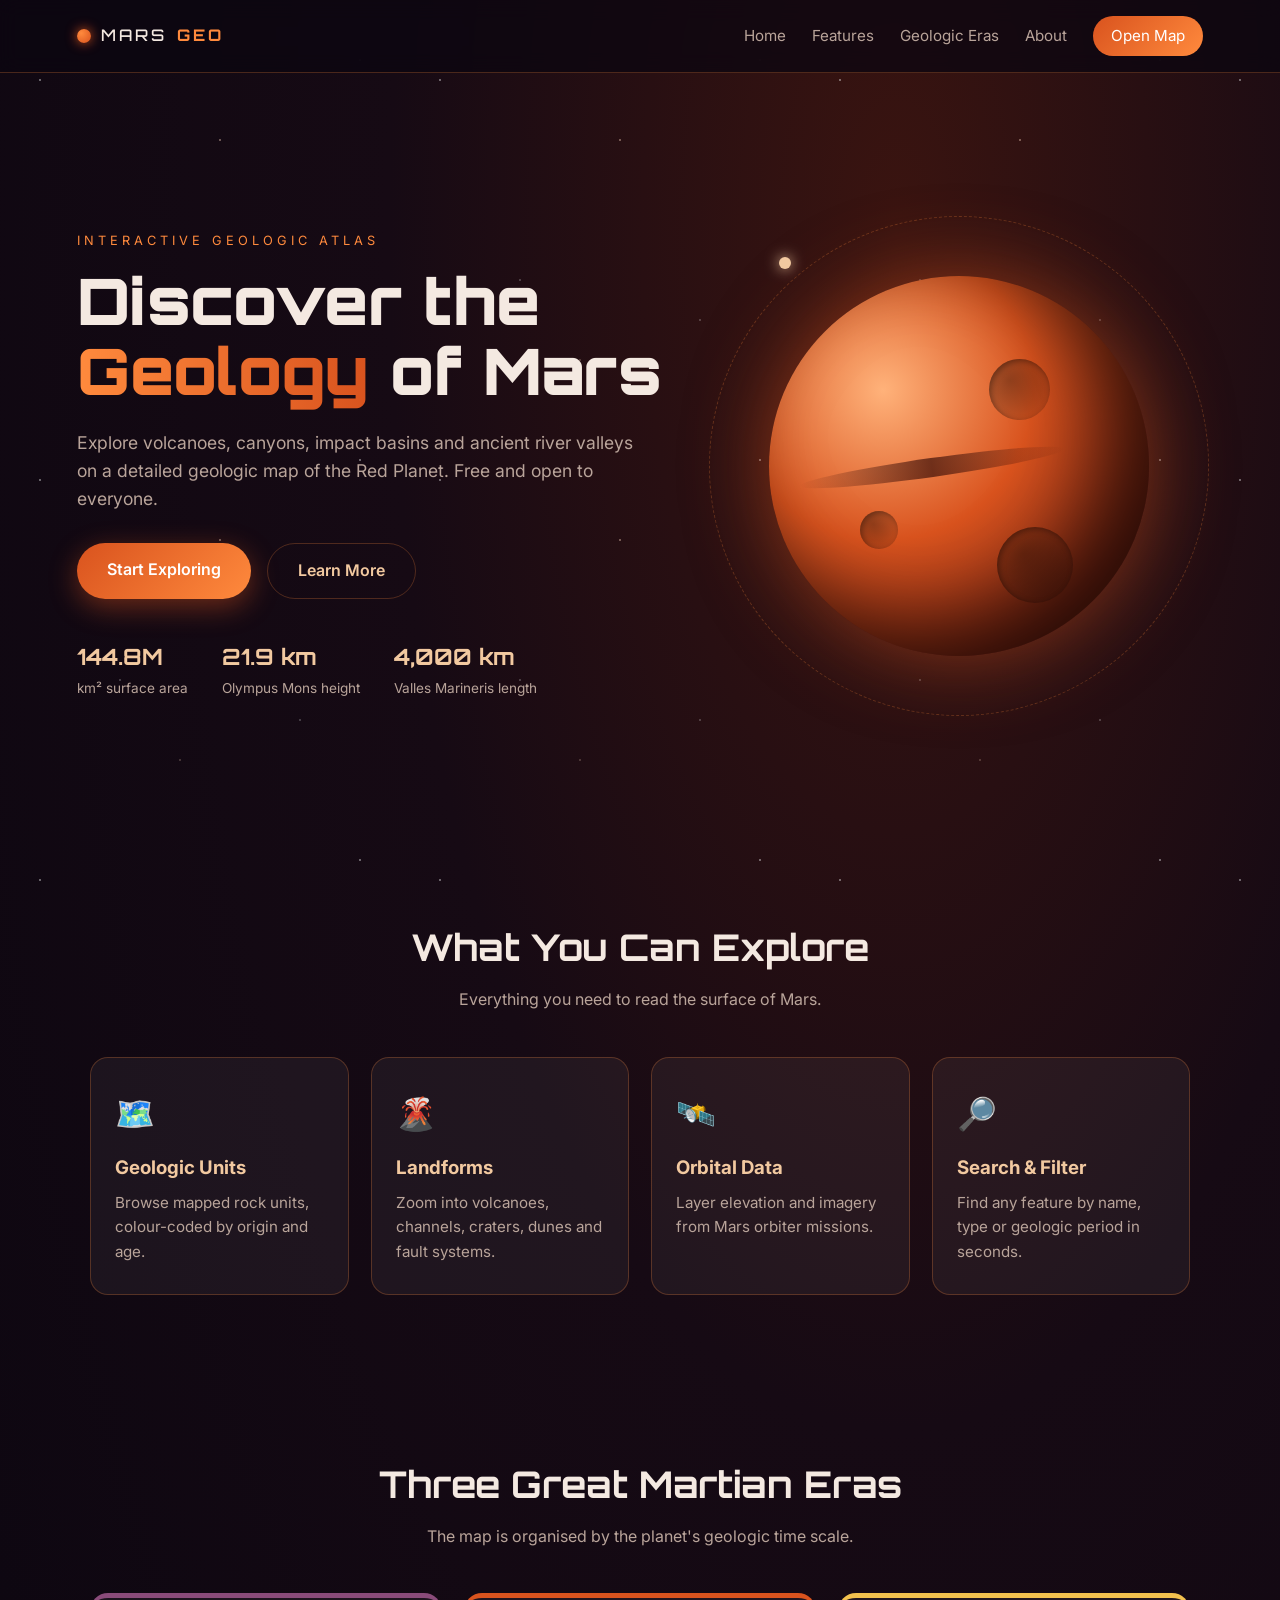
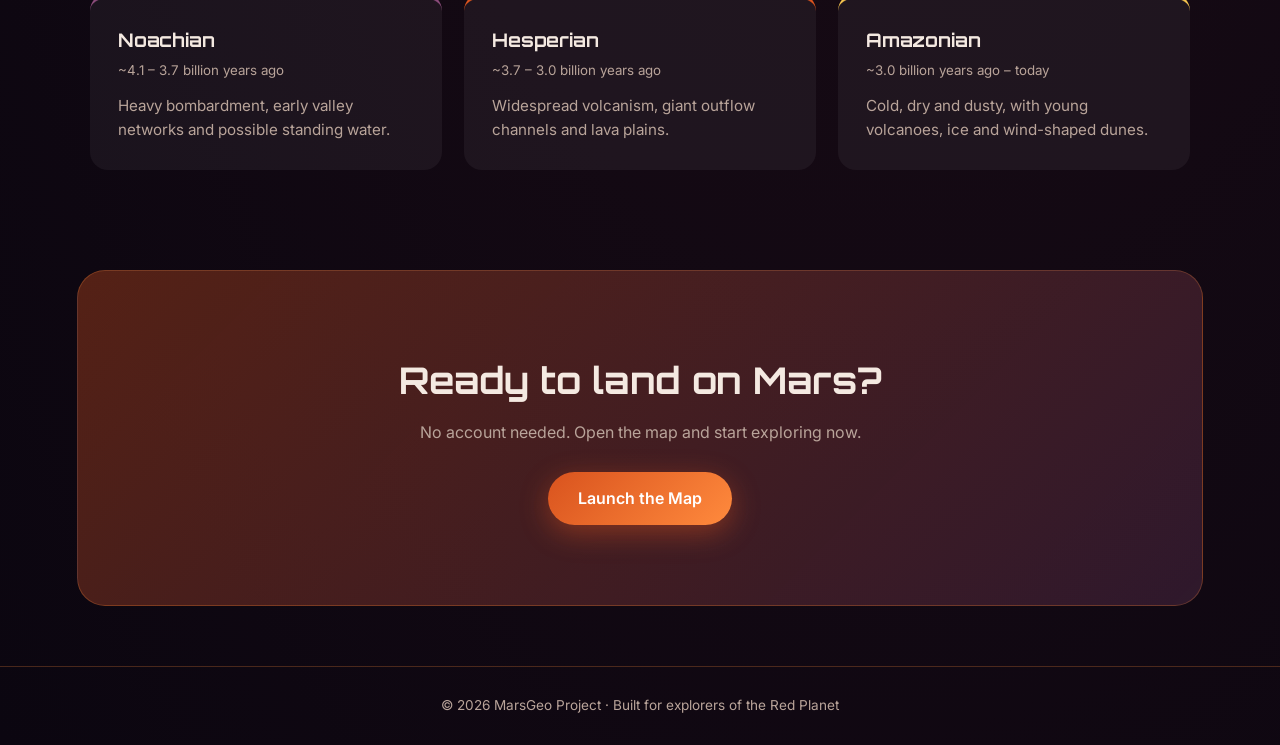
==== index.html @ 04463281 "First version of Martian Map" ====
<!DOCTYPE html>
<html lang="en">
<head>
  <meta charset="UTF-8">
  <meta name="viewport" content="width=device-width, initial-scale=1">
  <title>Mars Geologic Map | Explore the Red Planet</title>
  <meta name="description" content="An interactive geologic map of Mars: explore volcanoes, canyons, craters and ancient terrains.">
  <link rel="preconnect" href="https://fonts.googleapis.com">
  <link rel="preconnect" href="https://fonts.gstatic.com" crossorigin>
  <link href="https://fonts.googleapis.com/css2?family=Orbitron:wght@500;700;900&family=Inter:wght@300;400;600&display=swap" rel="stylesheet">
  <link rel="stylesheet" href="style.css">
</head>
<body>
  <div class="stars"></div>

  <header class="navbar">
    <a href="#home" class="logo"><span class="logo-dot"></span>MARS<strong>GEO</strong></a>
    <nav>
      <a href="#home">Home</a>
      <a href="#features">Features</a>
      <a href="#eras">Geologic Eras</a>
      <a href="#about">About</a>
      <a href="map.html" class="nav-btn">Open Map</a>
    </nav>
  </header>

  <main>
    <!-- HERO -->
    <section class="hero" id="home">
      <div class="hero-text">
        <p class="eyebrow">Interactive Geologic Atlas</p>
        <h1>Discover the <span>Geology</span> of Mars</h1>
        <p class="lead">
          Explore volcanoes, canyons, impact basins and ancient river valleys
          on a detailed geologic map of the Red Planet. Free and open to everyone.
        </p>
        <div class="hero-buttons">
          <a href="map.html" class="btn btn-primary">Start Exploring</a>
          <a href="#features" class="btn btn-ghost">Learn More</a>
        </div>
        <ul class="stats">
          <li><strong>144.8M</strong><span>km² surface area</span></li>
          <li><strong>21.9 km</strong><span>Olympus Mons height</span></li>
          <li><strong>4,000 km</strong><span>Valles Marineris length</span></li>
        </ul>
      </div>

      <div class="hero-visual">
        <div class="planet">
          <span class="crater c1"></span>
          <span class="crater c2"></span>
          <span class="crater c3"></span>
          <span class="canyon"></span>
        </div>
        <div class="orbit"></div>
      </div>
    </section>

    <!-- FEATURES -->
    <section class="section" id="features">
      <h2>What You Can Explore</h2>
      <p class="section-sub">Everything you need to read the surface of Mars.</p>
      <div class="cards">
        <article class="card">
          <div class="icon">🗺️</div>
          <h3>Geologic Units</h3>
          <p>Browse mapped rock units, colour-coded by origin and age.</p>
        </article>
        <article class="card">
          <div class="icon">🌋</div>
          <h3>Landforms</h3>
          <p>Zoom into volcanoes, channels, craters, dunes and fault systems.</p>
        </article>
        <article class="card">
          <div class="icon">🛰️</div>
          <h3>Orbital Data</h3>
          <p>Layer elevation and imagery from Mars orbiter missions.</p>
        </article>
        <article class="card">
          <div class="icon">🔎</div>
          <h3>Search &amp; Filter</h3>
          <p>Find any feature by name, type or geologic period in seconds.</p>
        </article>
      </div>
    </section>

    <!-- ERAS -->
    <section class="section" id="eras">
      <h2>Three Great Martian Eras</h2>
      <p class="section-sub">The map is organised by the planet's geologic time scale.</p>
      <div class="timeline">
        <div class="era noachian">
          <h3>Noachian</h3>
          <small>~4.1 – 3.7 billion years ago</small>
          <p>Heavy bombardment, early valley networks and possible standing water.</p>
        </div>
        <div class="era hesperian">
          <h3>Hesperian</h3>
          <small>~3.7 – 3.0 billion years ago</small>
          <p>Widespread volcanism, giant outflow channels and lava plains.</p>
        </div>
        <div class="era amazonian">
          <h3>Amazonian</h3>
          <small>~3.0 billion years ago – today</small>
          <p>Cold, dry and dusty, with young volcanoes, ice and wind-shaped dunes.</p>
        </div>
      </div>
    </section>

    <!-- CTA -->
    <section class="section cta" id="about">
      <h2>Ready to land on Mars?</h2>
      <p>No account needed. Open the map and start exploring now.</p>
      <a href="map.html" class="btn btn-primary">Launch the Map</a>
    </section>
  </main>

  <footer>
    <p>© 2026 MarsGeo Project · Built for explorers of the Red Planet</p>
  </footer>
</body>
</html>
---- style.css ----
:root {
  --bg: #0b0610;
  --bg-2: #160a14;
  --rust: #d9531e;
  --orange: #ff8a3d;
  --sand: #f2c9a0;
  --text: #f4e9e1;
  --muted: #b9a49a;
  --card: rgba(255, 255, 255, 0.05);
  --border: rgba(255, 138, 61, 0.25);
}

* { box-sizing: border-box; margin: 0; padding: 0; }
html { scroll-behavior: smooth; }

body {
  font-family: "Inter", system-ui, sans-serif;
  background: radial-gradient(ellipse at 70% 10%, #3a1410 0%, var(--bg-2) 40%, var(--bg) 100%);
  color: var(--text);
  line-height: 1.6;
  min-height: 100vh;
  overflow-x: hidden;
}

/* Stars */
.stars {
  position: fixed; inset: 0; z-index: -1;
  background-image:
    radial-gradient(1.5px 1.5px at 10% 20%, #fff, transparent),
    radial-gradient(1px 1px at 30% 70%, #fff, transparent),
    radial-gradient(1.5px 1.5px at 55% 35%, #ffd9bf, transparent),
    radial-gradient(1px 1px at 75% 80%, #fff, transparent),
    radial-gradient(1.5px 1.5px at 90% 15%, #fff, transparent),
    radial-gradient(1px 1px at 45% 90%, #ffd9bf, transparent);
  background-size: 400px 400px;
  opacity: 0.7;
}

/* Navbar */
.navbar {
  position: sticky; top: 0; z-index: 10;
  display: flex; justify-content: space-between; align-items: center;
  padding: 16px 6%;
  background: rgba(11, 6, 16, 0.75);
  backdrop-filter: blur(10px);
  border-bottom: 1px solid var(--border);
}
.logo {
  font-family: "Orbitron", sans-serif;
  font-weight: 500; letter-spacing: 3px;
  color: var(--text); text-decoration: none;
  display: flex; align-items: center; gap: 10px;
}
.logo strong { color: var(--orange); }
.logo-dot {
  width: 14px; height: 14px; border-radius: 50%;
  background: radial-gradient(circle at 30% 30%, var(--orange), var(--rust));
  box-shadow: 0 0 12px var(--rust);
}
nav { display: flex; align-items: center; gap: 26px; }
nav a {
  color: var(--muted); text-decoration: none; font-size: 0.95rem;
  transition: color 0.2s;
}
nav a:hover { color: var(--orange); }
.nav-btn {
  color: #fff; padding: 8px 18px; border-radius: 999px;
  background: linear-gradient(135deg, var(--rust), var(--orange));
}
.nav-btn:hover { color: #fff; filter: brightness(1.1); }

/* Hero */
.hero {
  display: grid; grid-template-columns: 1.1fr 0.9fr; align-items: center;
  gap: 40px; padding: 90px 6% 70px; min-height: 85vh;
}
.eyebrow {
  color: var(--orange); text-transform: uppercase;
  letter-spacing: 4px; font-size: 0.8rem; margin-bottom: 14px;
}
h1 {
  font-family: "Orbitron", sans-serif; font-weight: 900;
  font-size: clamp(2.2rem, 5vw, 4rem); line-height: 1.1; margin-bottom: 22px;
}
h1 span {
  background: linear-gradient(90deg, var(--orange), var(--rust));
  -webkit-background-clip: text; background-clip: text; color: transparent;
}
.lead { color: var(--muted); font-size: 1.1rem; max-width: 560px; margin-bottom: 30px; }

.hero-buttons { display: flex; gap: 16px; flex-wrap: wrap; margin-bottom: 40px; }
.btn {
  display: inline-block; padding: 14px 30px; border-radius: 999px;
  font-weight: 600; text-decoration: none; transition: transform 0.2s, box-shadow 0.2s;
}
.btn:hover { transform: translateY(-3px); }
.btn-primary {
  color: #fff; background: linear-gradient(135deg, var(--rust), var(--orange));
  box-shadow: 0 8px 28px rgba(217, 83, 30, 0.45);
}
.btn-ghost { color: var(--sand); border: 1px solid var(--border); }
.btn-ghost:hover { background: var(--card); }

.stats { list-style: none; display: flex; gap: 34px; flex-wrap: wrap; }
.stats strong {
  display: block; font-family: "Orbitron", sans-serif;
  font-size: 1.4rem; color: var(--sand);
}
.stats span { color: var(--muted); font-size: 0.85rem; }

/* Planet */
.hero-visual { position: relative; display: grid; place-items: center; }
.planet {
  position: relative; width: min(380px, 75vw); aspect-ratio: 1; border-radius: 50%;
  background:
    radial-gradient(circle at 30% 30%, #ffb27a 0%, #d9531e 40%, #7a2412 75%, #3b0f0a 100%);
  box-shadow: 0 0 80px rgba(217, 83, 30, 0.55), inset -40px -30px 80px rgba(0, 0, 0, 0.6);
  animation: float 7s ease-in-out infinite;
  overflow: hidden;
}
.crater {
  position: absolute; border-radius: 50%;
  background: radial-gradient(circle at 35% 35%, rgba(0,0,0,0.35), rgba(0,0,0,0.05));
  box-shadow: inset 2px 2px 6px rgba(0, 0, 0, 0.4);
}
.c1 { width: 16%; height: 16%; top: 22%; left: 58%; }
.c2 { width: 10%; height: 10%; top: 62%; left: 24%; }
.c3 { width: 20%; height: 20%; top: 66%; left: 60%; }
.canyon {
  position: absolute; top: 48%; left: 8%; width: 70%; height: 5%;
  background: linear-gradient(90deg, transparent, rgba(60, 15, 8, 0.7), transparent);
  border-radius: 50%; transform: rotate(-8deg);
}
.orbit {
  position: absolute; width: min(500px, 95vw); aspect-ratio: 1;
  border: 1px dashed var(--border); border-radius: 50%;
  animation: spin 40s linear infinite;
}
.orbit::after {
  content: ""; position: absolute; top: 8%; left: 14%;
  width: 12px; height: 12px; border-radius: 50%;
  background: var(--sand); box-shadow: 0 0 14px var(--sand);
}
@keyframes float { 50% { transform: translateY(-16px); } }
@keyframes spin { to { transform: rotate(360deg); } }

/* Sections */
.section { padding: 80px 6%; text-align: center; }
.section h2 {
  font-family: "Orbitron", sans-serif; font-size: clamp(1.6rem, 3vw, 2.3rem);
  margin-bottom: 10px;
}
.section-sub { color: var(--muted); margin-bottom: 44px; }

.cards {
  display: grid; gap: 22px;
  grid-template-columns: repeat(auto-fit, minmax(230px, 1fr));
  max-width: 1100px; margin: 0 auto;
}
.card {
  background: var(--card); border: 1px solid var(--border);
  border-radius: 18px; padding: 30px 24px; text-align: left;
  transition: transform 0.25s, border-color 0.25s, box-shadow 0.25s;
}
.card:hover {
  transform: translateY(-8px); border-color: var(--orange);
  box-shadow: 0 14px 34px rgba(217, 83, 30, 0.25);
}
.icon { font-size: 2rem; margin-bottom: 14px; }
.card h3 { margin-bottom: 8px; color: var(--sand); }
.card p { color: var(--muted); font-size: 0.95rem; }

/* Timeline */
.timeline {
  display: grid; gap: 22px; max-width: 1100px; margin: 0 auto;
  grid-template-columns: repeat(auto-fit, minmax(260px, 1fr));
}
.era {
  text-align: left; padding: 28px; border-radius: 18px;
  background: var(--card); border-top: 5px solid;
}
.era h3 { font-family: "Orbitron", sans-serif; margin-bottom: 4px; }
.era small { display: block; color: var(--muted); margin-bottom: 12px; }
.era p { color: var(--muted); font-size: 0.95rem; }
.noachian { border-color: #8a4b7a; }
.hesperian { border-color: #d9531e; }
.amazonian { border-color: #f2c14e; }

/* CTA */
.cta {
  margin: 20px 6% 60px; border-radius: 28px;
  background: linear-gradient(135deg, rgba(217, 83, 30, 0.35), rgba(138, 75, 122, 0.25));
  border: 1px solid var(--border);
}
.cta p { color: var(--muted); margin-bottom: 26px; }

/* Footer */
footer {
  text-align: center; padding: 28px 6%;
  color: var(--muted); font-size: 0.85rem;
  border-top: 1px solid var(--border);
}

/* Responsive */
@media (max-width: 860px) {
  .hero { grid-template-columns: 1fr; text-align: center; padding-top: 50px; }
  .lead { margin-inline: auto; }
  .hero-buttons, .stats { justify-content: center; }
  nav a:not(.nav-btn) { display: none; }
}
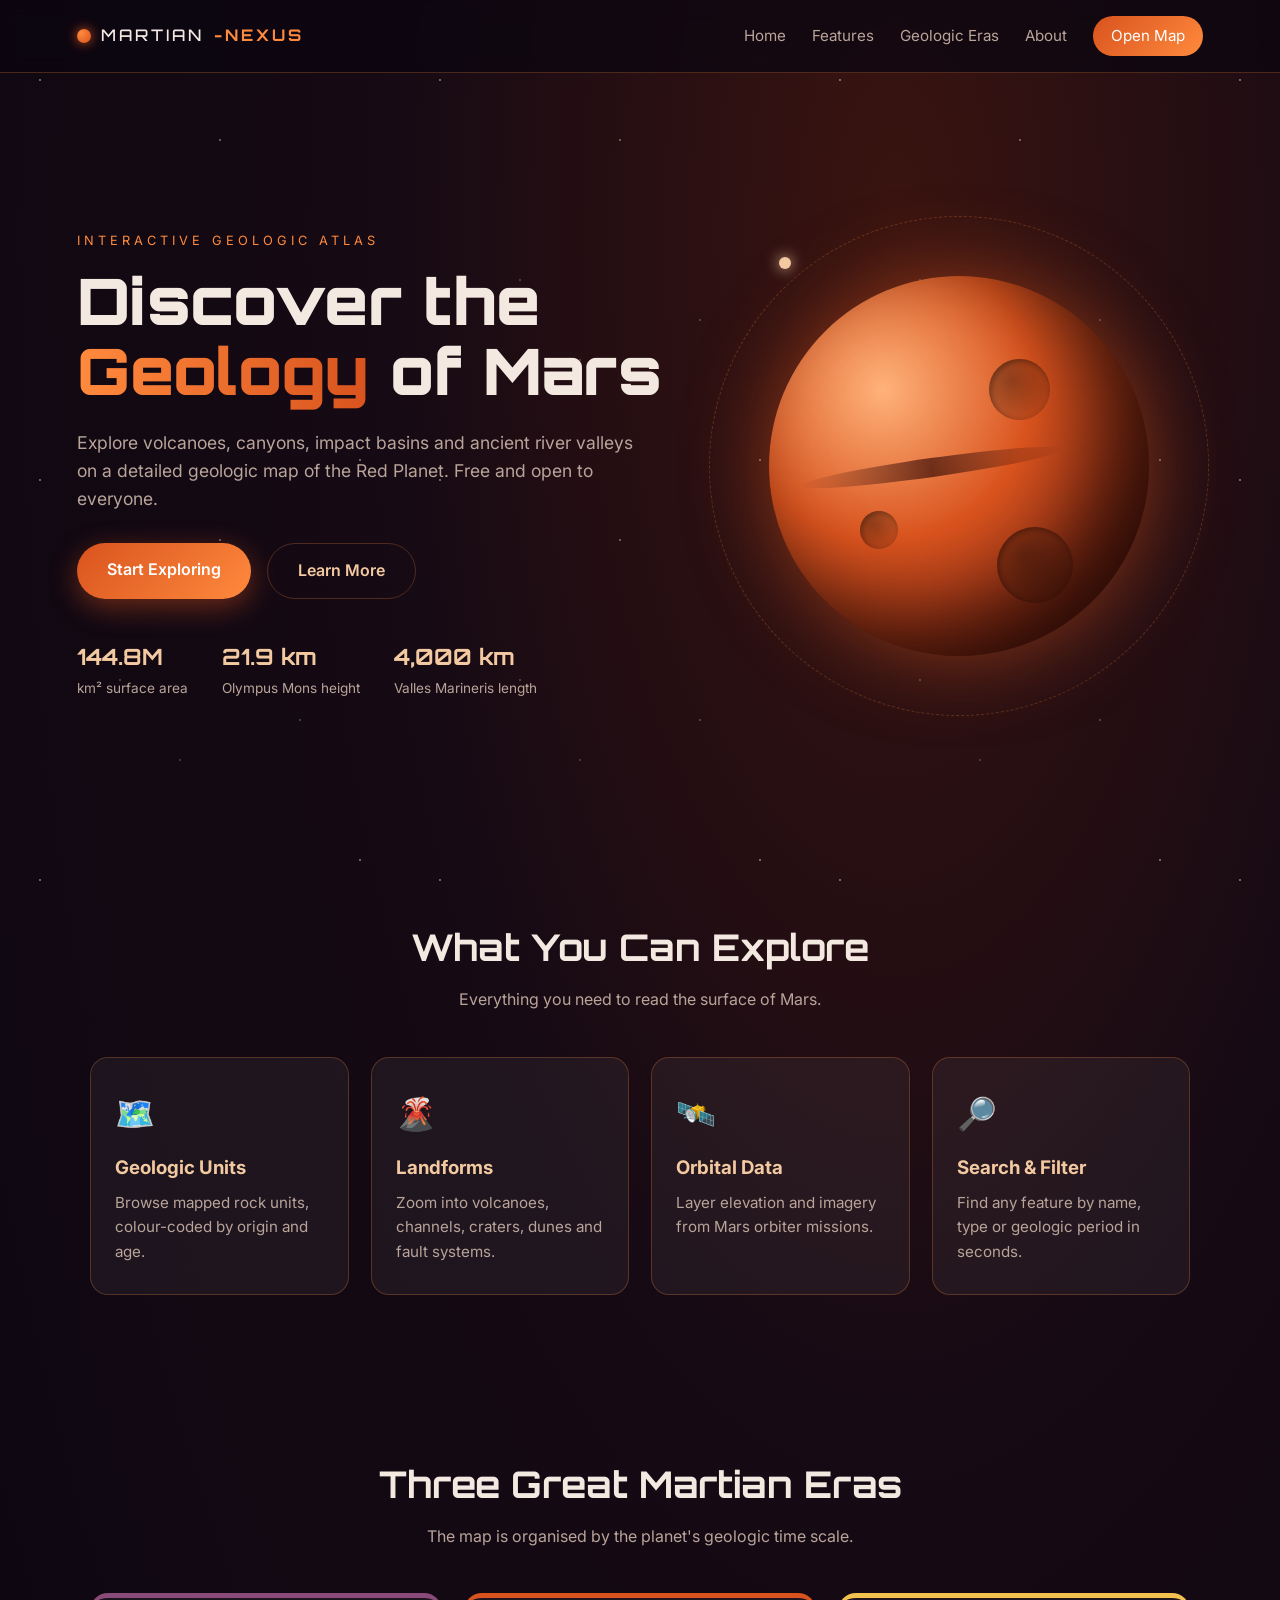
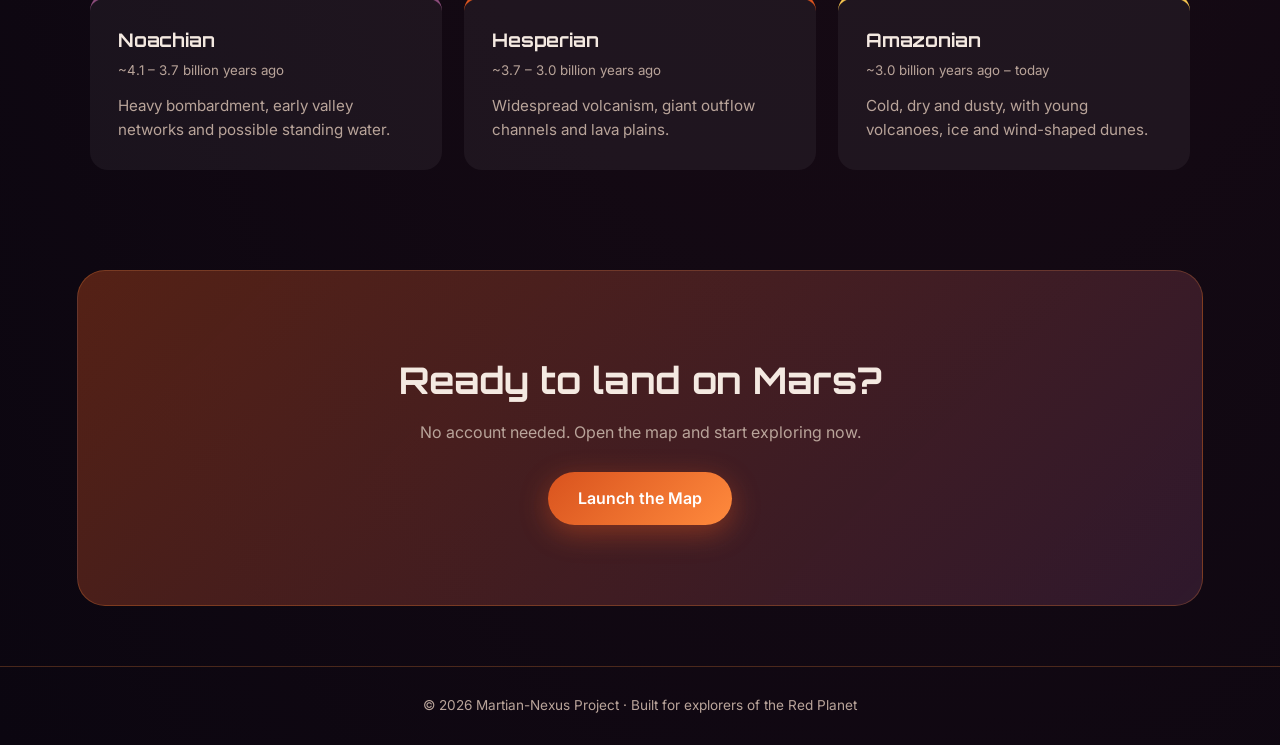
==== commit 3e30e074: "Rename to Martian-Nexus and remove Wikipedia link" ====
--- a/index.html
+++ b/index.html
@@ -3,7 +3,7 @@
 <head>
   <meta charset="UTF-8">
   <meta name="viewport" content="width=device-width, initial-scale=1">
-  <title>Mars Geologic Map | Explore the Red Planet</title>
+  <title>Martian-Nexus | Explore the Red Planet</title>
   <meta name="description" content="An interactive geologic map of Mars: explore volcanoes, canyons, craters and ancient terrains.">
   <link rel="preconnect" href="https://fonts.googleapis.com">
   <link rel="preconnect" href="https://fonts.gstatic.com" crossorigin>
@@ -14,7 +14,7 @@
   <div class="stars"></div>
 
   <header class="navbar">
-    <a href="#home" class="logo"><span class="logo-dot"></span>MARS<strong>GEO</strong></a>
+    <a href="#home" class="logo"><span class="logo-dot"></span>MARTIAN<strong>-NEXUS</strong></a>
     <nav>
       <a href="#home">Home</a>
       <a href="#features">Features</a>
@@ -116,7 +116,7 @@
   </main>
 
   <footer>
-    <p>© 2026 MarsGeo Project · Built for explorers of the Red Planet</p>
+    <p>© 2026 Martian-Nexus Project · Built for explorers of the Red Planet</p>
   </footer>
 </body>
 </html>
